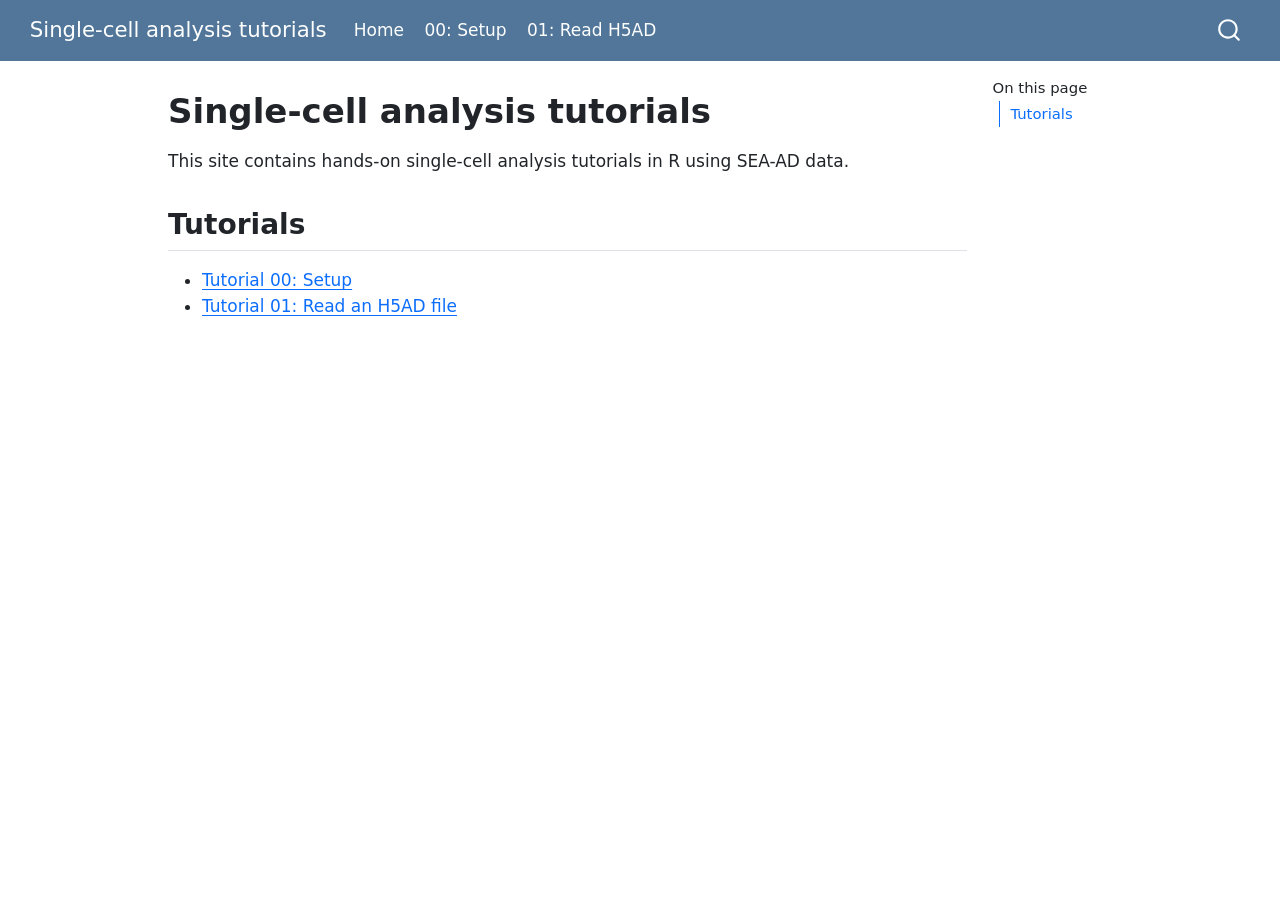
==== index.html @ 4c38cc93 "Built site for gh-pages" ====
<!DOCTYPE html>
<html xmlns="http://www.w3.org/1999/xhtml" lang="en" xml:lang="en"><head>

<meta charset="utf-8">
<meta name="generator" content="quarto-1.9.37">

<meta name="viewport" content="width=device-width, initial-scale=1.0, user-scalable=yes">


<title>Single-cell analysis tutorials</title>
<style>
/* Default styles provided by pandoc.
** See https://pandoc.org/MANUAL.html#variables-for-html for config info.
*/
code{white-space: pre-wrap;}
span.smallcaps{font-variant: small-caps;}
div.columns{display: flex; gap: min(4vw, 1.5em);}
div.column{flex: auto; overflow-x: auto;}
div.hanging-indent{margin-left: 1.5em; text-indent: -1.5em;}
ul.task-list{list-style: none;}
ul.task-list li input[type="checkbox"] {
  width: 0.8em;
  margin: 0 0.8em 0.2em -1em; /* quarto-specific, see https://github.com/quarto-dev/quarto-cli/issues/4556 */ 
  vertical-align: middle;
}
</style>


<script src="site_libs/quarto-nav/quarto-nav.js"></script>
<script src="site_libs/quarto-nav/headroom.min.js"></script>
<script src="site_libs/clipboard/clipboard.min.js"></script>
<script src="site_libs/quarto-search/autocomplete.umd.js"></script>
<script src="site_libs/quarto-search/fuse.min.js"></script>
<script src="site_libs/quarto-search/quarto-search.js"></script>
<meta name="quarto:offset" content="./">
<script src="site_libs/quarto-html/quarto.js" type="module"></script>
<script src="site_libs/quarto-html/tabsets/tabsets.js" type="module"></script>
<script src="site_libs/quarto-html/popper.min.js"></script>
<script src="site_libs/quarto-html/tippy.umd.min.js"></script>
<script src="site_libs/quarto-html/anchor.min.js"></script>
<link href="site_libs/quarto-html/tippy.css" rel="stylesheet">
<link href="site_libs/quarto-html/quarto-syntax-highlighting-7f8f88aac4f3542376d5c11b86a4c14d.css" rel="stylesheet" id="quarto-text-highlighting-styles">
<script src="site_libs/bootstrap/bootstrap.min.js"></script>
<link href="site_libs/bootstrap/bootstrap-icons.css" rel="stylesheet">
<link href="site_libs/bootstrap/bootstrap-77426fb519464fa9edbe46cab9a04f62.min.css" rel="stylesheet" append-hash="true" id="quarto-bootstrap" data-mode="light">
<script id="quarto-search-options" type="application/json">{
  "location": "navbar",
  "copy-button": false,
  "collapse-after": 3,
  "panel-placement": "end",
  "type": "overlay",
  "limit": 50,
  "keyboard-shortcut": [
    "f",
    "/",
    "s"
  ],
  "show-item-context": false,
  "language": {
    "search-no-results-text": "No results",
    "search-matching-documents-text": "matching documents",
    "search-copy-link-title": "Copy link to search",
    "search-hide-matches-text": "Hide additional matches",
    "search-more-match-text": "more match in this document",
    "search-more-matches-text": "more matches in this document",
    "search-clear-button-title": "Clear",
    "search-text-placeholder": "",
    "search-detached-cancel-button-title": "Cancel",
    "search-submit-button-title": "Submit",
    "search-label": "Search"
  }
}</script>


</head>

<body class="nav-fixed quarto-light">

<div id="quarto-search-results"></div>
  <header id="quarto-header" class="headroom fixed-top">
    <nav class="navbar navbar-expand-lg " data-bs-theme="dark">
      <div class="navbar-container container-fluid">
      <div class="navbar-brand-container mx-auto">
    <a class="navbar-brand" href="./index.html">
    <span class="navbar-title">Single-cell analysis tutorials</span>
    </a>
  </div>
            <div id="quarto-search" class="" title="Search"></div>
          <button class="navbar-toggler" type="button" data-bs-toggle="collapse" data-bs-target="#navbarCollapse" aria-controls="navbarCollapse" role="menu" aria-expanded="false" aria-label="Toggle navigation" onclick="if (window.quartoToggleHeadroom) { window.quartoToggleHeadroom(); }">
  <span class="navbar-toggler-icon"></span>
</button>
          <div class="collapse navbar-collapse" id="navbarCollapse">
            <ul class="navbar-nav navbar-nav-scroll me-auto">
  <li class="nav-item">
    <a class="nav-link active" href="./index.html" aria-current="page"> 
<span class="menu-text">Home</span></a>
  </li>  
  <li class="nav-item">
    <a class="nav-link" href="./tutorials/00-setup/index.html"> 
<span class="menu-text">00: Setup</span></a>
  </li>  
  <li class="nav-item">
    <a class="nav-link" href="./tutorials/01-read-h5ad/index.html"> 
<span class="menu-text">01: Read H5AD</span></a>
  </li>  
</ul>
          </div> <!-- /navcollapse -->
            <div class="quarto-navbar-tools">
</div>
      </div> <!-- /container-fluid -->
    </nav>
</header>
<!-- content -->
<div id="quarto-content" class="quarto-container page-columns page-rows-contents page-layout-article page-navbar">
<!-- sidebar -->
<!-- margin-sidebar -->
    <div id="quarto-margin-sidebar" class="sidebar margin-sidebar">
        <nav id="TOC" role="doc-toc" class="toc-active">
    <h2 id="toc-title">On this page</h2>
   
  <ul>
  <li><a href="#tutorials" id="toc-tutorials" class="nav-link active" data-scroll-target="#tutorials">Tutorials</a></li>
  </ul>
</nav>
    </div>
<!-- main -->
<main class="content" id="quarto-document-content">

<header id="title-block-header" class="quarto-title-block default">
<div class="quarto-title">
<h1 class="title">Single-cell analysis tutorials</h1>
</div>



<div class="quarto-title-meta">

    
  
    
  </div>
  


</header>


<p>This site contains hands-on single-cell analysis tutorials in R using SEA-AD data.</p>
<section id="tutorials" class="level2">
<h2 class="anchored" data-anchor-id="tutorials">Tutorials</h2>
<ul>
<li><a href="./tutorials/00-setup/index.html">Tutorial 00: Setup</a></li>
<li><a href="./tutorials/01-read-h5ad/index.html">Tutorial 01: Read an H5AD file</a></li>
</ul>


</section>

</main> <!-- /main -->
<script id="quarto-html-after-body" type="application/javascript">
  window.document.addEventListener("DOMContentLoaded", function (event) {
    const icon = "";
    const anchorJS = new window.AnchorJS();
    anchorJS.options = {
      placement: 'right',
      icon: icon
    };
    anchorJS.add('.anchored');
    const isCodeAnnotation = (el) => {
      for (const clz of el.classList) {
        if (clz.startsWith('code-annotation-')) {                     
          return true;
        }
      }
      return false;
    }
    const onCopySuccess = function(e) {
      // button target
      const button = e.trigger;
      // don't keep focus
      button.blur();
      // flash "checked"
      button.classList.add('code-copy-button-checked');
      var currentTitle = button.getAttribute("title");
      button.setAttribute("title", "Copied!");
      let tooltip;
      if (window.bootstrap) {
        button.setAttribute("data-bs-toggle", "tooltip");
        button.setAttribute("data-bs-placement", "left");
        button.setAttribute("data-bs-title", "Copied!");
        tooltip = new bootstrap.Tooltip(button, 
          { trigger: "manual", 
            customClass: "code-copy-button-tooltip",
            offset: [0, -8]});
        tooltip.show();    
      }
      setTimeout(function() {
        if (tooltip) {
          tooltip.hide();
          button.removeAttribute("data-bs-title");
          button.removeAttribute("data-bs-toggle");
          button.removeAttribute("data-bs-placement");
        }
        button.setAttribute("title", currentTitle);
        button.classList.remove('code-copy-button-checked');
      }, 1000);
      // clear code selection
      e.clearSelection();
    }
    const getTextToCopy = function(trigger) {
      const outerScaffold = trigger.parentElement.cloneNode(true);
      const codeEl = outerScaffold.querySelector('code');
      for (const childEl of codeEl.children) {
        if (isCodeAnnotation(childEl)) {
          childEl.remove();
        }
      }
      return codeEl.innerText;
    }
    const clipboard = new window.ClipboardJS('.code-copy-button:not([data-in-quarto-modal])', {
      text: getTextToCopy
    });
    clipboard.on('success', onCopySuccess);
    if (window.document.getElementById('quarto-embedded-source-code-modal')) {
      const clipboardModal = new window.ClipboardJS('.code-copy-button[data-in-quarto-modal]', {
        text: getTextToCopy,
        container: window.document.getElementById('quarto-embedded-source-code-modal')
      });
      clipboardModal.on('success', onCopySuccess);
    }
      var localhostRegex = new RegExp(/^(?:http|https):\/\/localhost\:?[0-9]*\//);
      var mailtoRegex = new RegExp(/^mailto:/);
        var filterRegex = new RegExp('/' + window.location.host + '/');
      var isInternal = (href) => {
          return filterRegex.test(href) || localhostRegex.test(href) || mailtoRegex.test(href);
      }
      // Inspect non-navigation links and adorn them if external
     var links = window.document.querySelectorAll('a[href]:not(.nav-link):not(.navbar-brand):not(.toc-action):not(.sidebar-link):not(.sidebar-item-toggle):not(.pagination-link):not(.no-external):not([aria-hidden]):not(.dropdown-item):not(.quarto-navigation-tool):not(.about-link)');
      for (var i=0; i<links.length; i++) {
        const link = links[i];
        if (!isInternal(link.href)) {
          // undo the damage that might have been done by quarto-nav.js in the case of
          // links that we want to consider external
          if (link.dataset.originalHref !== undefined) {
            link.href = link.dataset.originalHref;
          }
        }
      }
    function tippyHover(el, contentFn, onTriggerFn, onUntriggerFn) {
      const config = {
        allowHTML: true,
        maxWidth: 500,
        delay: 100,
        arrow: false,
        appendTo: function(el) {
            return el.parentElement;
        },
        interactive: true,
        interactiveBorder: 10,
        theme: 'quarto',
        placement: 'bottom-start',
      };
      if (contentFn) {
        config.content = contentFn;
      }
      if (onTriggerFn) {
        config.onTrigger = onTriggerFn;
      }
      if (onUntriggerFn) {
        config.onUntrigger = onUntriggerFn;
      }
      window.tippy(el, config); 
    }
    const noterefs = window.document.querySelectorAll('a[role="doc-noteref"]');
    for (var i=0; i<noterefs.length; i++) {
      const ref = noterefs[i];
      tippyHover(ref, function() {
        // use id or data attribute instead here
        let href = ref.getAttribute('data-footnote-href') || ref.getAttribute('href');
        try { href = new URL(href).hash; } catch {}
        const id = href.replace(/^#\/?/, "");
        const note = window.document.getElementById(id);
        if (note) {
          return note.innerHTML;
        } else {
          return "";
        }
      });
    }
    const xrefs = window.document.querySelectorAll('a.quarto-xref');
    const processXRef = (id, note) => {
      // Strip column container classes
      const stripColumnClz = (el) => {
        el.classList.remove("page-full", "page-columns");
        if (el.children) {
          for (const child of el.children) {
            stripColumnClz(child);
          }
        }
      }
      stripColumnClz(note)
      if (id === null || id.startsWith('sec-')) {
        // Special case sections, only their first couple elements
        const container = document.createElement("div");
        if (note.children && note.children.length > 2) {
          container.appendChild(note.children[0].cloneNode(true));
          for (let i = 1; i < note.children.length; i++) {
            const child = note.children[i];
            if (child.tagName === "P" && child.innerText === "") {
              continue;
            } else {
              container.appendChild(child.cloneNode(true));
              break;
            }
          }
          if (window.Quarto?.typesetMath) {
            window.Quarto.typesetMath(container);
          }
          return container.innerHTML
        } else {
          if (window.Quarto?.typesetMath) {
            window.Quarto.typesetMath(note);
          }
          return note.innerHTML;
        }
      } else {
        // Remove any anchor links if they are present
        const anchorLink = note.querySelector('a.anchorjs-link');
        if (anchorLink) {
          anchorLink.remove();
        }
        if (window.Quarto?.typesetMath) {
          window.Quarto.typesetMath(note);
        }
        if (note.classList.contains("callout")) {
          return note.outerHTML;
        } else {
          return note.innerHTML;
        }
      }
    }
    for (var i=0; i<xrefs.length; i++) {
      const xref = xrefs[i];
      tippyHover(xref, undefined, function(instance) {
        instance.disable();
        let url = xref.getAttribute('href');
        let hash = undefined; 
        if (url.startsWith('#')) {
          hash = url;
        } else {
          try { hash = new URL(url).hash; } catch {}
        }
        if (hash) {
          const id = hash.replace(/^#\/?/, "");
          const note = window.document.getElementById(id);
          if (note !== null) {
            try {
              const html = processXRef(id, note.cloneNode(true));
              instance.setContent(html);
            } finally {
              instance.enable();
              instance.show();
            }
          } else {
            // See if we can fetch this
            fetch(url.split('#')[0])
            .then(res => res.text())
            .then(html => {
              const parser = new DOMParser();
              const htmlDoc = parser.parseFromString(html, "text/html");
              const note = htmlDoc.getElementById(id);
              if (note !== null) {
                const html = processXRef(id, note);
                instance.setContent(html);
              } 
            }).finally(() => {
              instance.enable();
              instance.show();
            });
          }
        } else {
          // See if we can fetch a full url (with no hash to target)
          // This is a special case and we should probably do some content thinning / targeting
          fetch(url)
          .then(res => res.text())
          .then(html => {
            const parser = new DOMParser();
            const htmlDoc = parser.parseFromString(html, "text/html");
            const note = htmlDoc.querySelector('main.content');
            if (note !== null) {
              // This should only happen for chapter cross references
              // (since there is no id in the URL)
              // remove the first header
              if (note.children.length > 0 && note.children[0].tagName === "HEADER") {
                note.children[0].remove();
              }
              const html = processXRef(null, note);
              instance.setContent(html);
            } 
          }).finally(() => {
            instance.enable();
            instance.show();
          });
        }
      }, function(instance) {
      });
    }
        let selectedAnnoteEl;
        const selectorForAnnotation = ( cell, annotation) => {
          let cellAttr = 'data-code-cell="' + cell + '"';
          let lineAttr = 'data-code-annotation="' +  annotation + '"';
          const selector = 'span[' + cellAttr + '][' + lineAttr + ']';
          return selector;
        }
        const selectCodeLines = (annoteEl) => {
          const doc = window.document;
          const targetCell = annoteEl.getAttribute("data-target-cell");
          const targetAnnotation = annoteEl.getAttribute("data-target-annotation");
          const annoteSpan = window.document.querySelector(selectorForAnnotation(targetCell, targetAnnotation));
          const lines = annoteSpan.getAttribute("data-code-lines").split(",");
          const lineIds = lines.map((line) => {
            return targetCell + "-" + line;
          })
          let top = null;
          let height = null;
          let parent = null;
          if (lineIds.length > 0) {
              //compute the position of the single el (top and bottom and make a div)
              const el = window.document.getElementById(lineIds[0]);
              top = el.offsetTop;
              height = el.offsetHeight;
              parent = el.parentElement.parentElement;
            if (lineIds.length > 1) {
              const lastEl = window.document.getElementById(lineIds[lineIds.length - 1]);
              const bottom = lastEl.offsetTop + lastEl.offsetHeight;
              height = bottom - top;
            }
            if (top !== null && height !== null && parent !== null) {
              // cook up a div (if necessary) and position it 
              let div = window.document.getElementById("code-annotation-line-highlight");
              if (div === null) {
                div = window.document.createElement("div");
                div.setAttribute("id", "code-annotation-line-highlight");
                div.style.position = 'absolute';
                parent.appendChild(div);
              }
              div.style.top = top - 2 + "px";
              div.style.height = height + 4 + "px";
              div.style.left = 0;
              let gutterDiv = window.document.getElementById("code-annotation-line-highlight-gutter");
              if (gutterDiv === null) {
                gutterDiv = window.document.createElement("div");
                gutterDiv.setAttribute("id", "code-annotation-line-highlight-gutter");
                gutterDiv.style.position = 'absolute';
                const codeCell = window.document.getElementById(targetCell);
                const gutter = codeCell.querySelector('.code-annotation-gutter');
                gutter.appendChild(gutterDiv);
              }
              gutterDiv.style.top = top - 2 + "px";
              gutterDiv.style.height = height + 4 + "px";
            }
            selectedAnnoteEl = annoteEl;
          }
        };
        const unselectCodeLines = () => {
          const elementsIds = ["code-annotation-line-highlight", "code-annotation-line-highlight-gutter"];
          elementsIds.forEach((elId) => {
            const div = window.document.getElementById(elId);
            if (div) {
              div.remove();
            }
          });
          selectedAnnoteEl = undefined;
        };
          // Handle positioning of the toggle
      window.addEventListener(
        "resize",
        throttle(() => {
          elRect = undefined;
          if (selectedAnnoteEl) {
            selectCodeLines(selectedAnnoteEl);
          }
        }, 10)
      );
      function throttle(fn, ms) {
      let throttle = false;
      let timer;
        return (...args) => {
          if(!throttle) { // first call gets through
              fn.apply(this, args);
              throttle = true;
          } else { // all the others get throttled
              if(timer) clearTimeout(timer); // cancel #2
              timer = setTimeout(() => {
                fn.apply(this, args);
                timer = throttle = false;
              }, ms);
          }
        };
      }
        // Attach click handler to the DT
        const annoteDls = window.document.querySelectorAll('dt[data-target-cell]');
        for (const annoteDlNode of annoteDls) {
          annoteDlNode.addEventListener('click', (event) => {
            const clickedEl = event.target;
            if (clickedEl !== selectedAnnoteEl) {
              unselectCodeLines();
              const activeEl = window.document.querySelector('dt[data-target-cell].code-annotation-active');
              if (activeEl) {
                activeEl.classList.remove('code-annotation-active');
              }
              selectCodeLines(clickedEl);
              clickedEl.classList.add('code-annotation-active');
            } else {
              // Unselect the line
              unselectCodeLines();
              clickedEl.classList.remove('code-annotation-active');
            }
          });
        }
    const findCites = (el) => {
      const parentEl = el.parentElement;
      if (parentEl) {
        const cites = parentEl.dataset.cites;
        if (cites) {
          return {
            el,
            cites: cites.split(' ')
          };
        } else {
          return findCites(el.parentElement)
        }
      } else {
        return undefined;
      }
    };
    var bibliorefs = window.document.querySelectorAll('a[role="doc-biblioref"]');
    for (var i=0; i<bibliorefs.length; i++) {
      const ref = bibliorefs[i];
      const citeInfo = findCites(ref);
      if (citeInfo) {
        tippyHover(citeInfo.el, function() {
          var popup = window.document.createElement('div');
          citeInfo.cites.forEach(function(cite) {
            var citeDiv = window.document.createElement('div');
            citeDiv.classList.add('hanging-indent');
            citeDiv.classList.add('csl-entry');
            var biblioDiv = window.document.getElementById('ref-' + cite);
            if (biblioDiv) {
              citeDiv.innerHTML = biblioDiv.innerHTML;
            }
            popup.appendChild(citeDiv);
          });
          return popup.innerHTML;
        });
      }
    }
  });
  </script>
</div> <!-- /content -->




</body></html>
---- site_libs/quarto-html/tippy.css ----
.tippy-box[data-animation=fade][data-state=hidden]{opacity:0}[data-tippy-root]{max-width:calc(100vw - 10px)}.tippy-box{position:relative;background-color:#333;color:#fff;border-radius:4px;font-size:14px;line-height:1.4;white-space:normal;outline:0;transition-property:transform,visibility,opacity}.tippy-box[data-placement^=top]>.tippy-arrow{bottom:0}.tippy-box[data-placement^=top]>.tippy-arrow:before{bottom:-7px;left:0;border-width:8px 8px 0;border-top-color:initial;transform-origin:center top}.tippy-box[data-placement^=bottom]>.tippy-arrow{top:0}.tippy-box[data-placement^=bottom]>.tippy-arrow:before{top:-7px;left:0;border-width:0 8px 8px;border-bottom-color:initial;transform-origin:center bottom}.tippy-box[data-placement^=left]>.tippy-arrow{right:0}.tippy-box[data-placement^=left]>.tippy-arrow:before{border-width:8px 0 8px 8px;border-left-color:initial;right:-7px;transform-origin:center left}.tippy-box[data-placement^=right]>.tippy-arrow{left:0}.tippy-box[data-placement^=right]>.tippy-arrow:before{left:-7px;border-width:8px 8px 8px 0;border-right-color:initial;transform-origin:center right}.tippy-box[data-inertia][data-state=visible]{transition-timing-function:cubic-bezier(.54,1.5,.38,1.11)}.tippy-arrow{width:16px;height:16px;color:#333}.tippy-arrow:before{content:"";position:absolute;border-color:transparent;border-style:solid}.tippy-content{position:relative;padding:5px 9px;z-index:1}
---- site_libs/quarto-html/quarto-syntax-highlighting-7f8f88aac4f3542376d5c11b86a4c14d.css ----
/* quarto syntax highlight colors */
:root {
  --quarto-hl-ot-color: #003B4F;
  --quarto-hl-at-color: #657422;
  --quarto-hl-ss-color: #20794D;
  --quarto-hl-an-color: #5E5E5E;
  --quarto-hl-fu-color: #4758AB;
  --quarto-hl-st-color: #20794D;
  --quarto-hl-cf-color: #003B4F;
  --quarto-hl-op-color: #5E5E5E;
  --quarto-hl-er-color: #AD0000;
  --quarto-hl-bn-color: #AD0000;
  --quarto-hl-al-color: #AD0000;
  --quarto-hl-va-color: #111111;
  --quarto-hl-bu-color: inherit;
  --quarto-hl-ex-color: inherit;
  --quarto-hl-pp-color: #AD0000;
  --quarto-hl-in-color: #5E5E5E;
  --quarto-hl-vs-color: #20794D;
  --quarto-hl-wa-color: #5E5E5E;
  --quarto-hl-do-color: #5E5E5E;
  --quarto-hl-im-color: #00769E;
  --quarto-hl-ch-color: #20794D;
  --quarto-hl-dt-color: #AD0000;
  --quarto-hl-fl-color: #AD0000;
  --quarto-hl-co-color: #5E5E5E;
  --quarto-hl-cv-color: #5E5E5E;
  --quarto-hl-cn-color: #8f5902;
  --quarto-hl-sc-color: #5E5E5E;
  --quarto-hl-dv-color: #AD0000;
  --quarto-hl-kw-color: #003B4F;
}

/* other quarto variables */
:root {
  --quarto-font-monospace: SFMono-Regular, Menlo, Monaco, Consolas, "Liberation Mono", "Courier New", monospace;
}

/* syntax highlight based on Pandoc's rules */
pre > code.sourceCode > span {
  color: #003B4F;
}

code.sourceCode > span {
  color: #003B4F;
}

div.sourceCode,
div.sourceCode pre.sourceCode {
  color: #003B4F;
}

/* Normal */
code span {
  color: #003B4F;
}

/* Alert */
code span.al {
  color: #AD0000;
  font-style: inherit;
}

/* Annotation */
code span.an {
  color: #5E5E5E;
  font-style: inherit;
}

/* Attribute */
code span.at {
  color: #657422;
  font-style: inherit;
}

/* BaseN */
code span.bn {
  color: #AD0000;
  font-style: inherit;
}

/* BuiltIn */
code span.bu {
  font-style: inherit;
}

/* ControlFlow */
code span.cf {
  color: #003B4F;
  font-weight: bold;
  font-style: inherit;
}

/* Char */
code span.ch {
  color: #20794D;
  font-style: inherit;
}

/* Constant */
code span.cn {
  color: #8f5902;
  font-style: inherit;
}

/* Comment */
code span.co {
  color: #5E5E5E;
  font-style: inherit;
}

/* CommentVar */
code span.cv {
  color: #5E5E5E;
  font-style: italic;
}

/* Documentation */
code span.do {
  color: #5E5E5E;
  font-style: italic;
}

/* DataType */
code span.dt {
  color: #AD0000;
  font-style: inherit;
}

/* DecVal */
code span.dv {
  color: #AD0000;
  font-style: inherit;
}

/* Error */
code span.er {
  color: #AD0000;
  font-style: inherit;
}

/* Extension */
code span.ex {
  font-style: inherit;
}

/* Float */
code span.fl {
  color: #AD0000;
  font-style: inherit;
}

/* Function */
code span.fu {
  color: #4758AB;
  font-style: inherit;
}

/* Import */
code span.im {
  color: #00769E;
  font-style: inherit;
}

/* Information */
code span.in {
  color: #5E5E5E;
  font-style: inherit;
}

/* Keyword */
code span.kw {
  color: #003B4F;
  font-weight: bold;
  font-style: inherit;
}

/* Operator */
code span.op {
  color: #5E5E5E;
  font-style: inherit;
}

/* Other */
code span.ot {
  color: #003B4F;
  font-style: inherit;
}

/* Preprocessor */
code span.pp {
  color: #AD0000;
  font-style: inherit;
}

/* SpecialChar */
code span.sc {
  color: #5E5E5E;
  font-style: inherit;
}

/* SpecialString */
code span.ss {
  color: #20794D;
  font-style: inherit;
}

/* String */
code span.st {
  color: #20794D;
  font-style: inherit;
}

/* Variable */
code span.va {
  color: #111111;
  font-style: inherit;
}

/* VerbatimString */
code span.vs {
  color: #20794D;
  font-style: inherit;
}

/* Warning */
code span.wa {
  color: #5E5E5E;
  font-style: italic;
}

.prevent-inlining {
  content: "</";
}

/*# sourceMappingURL=789ad8cd35626ba772517505b42a116e.css.map */
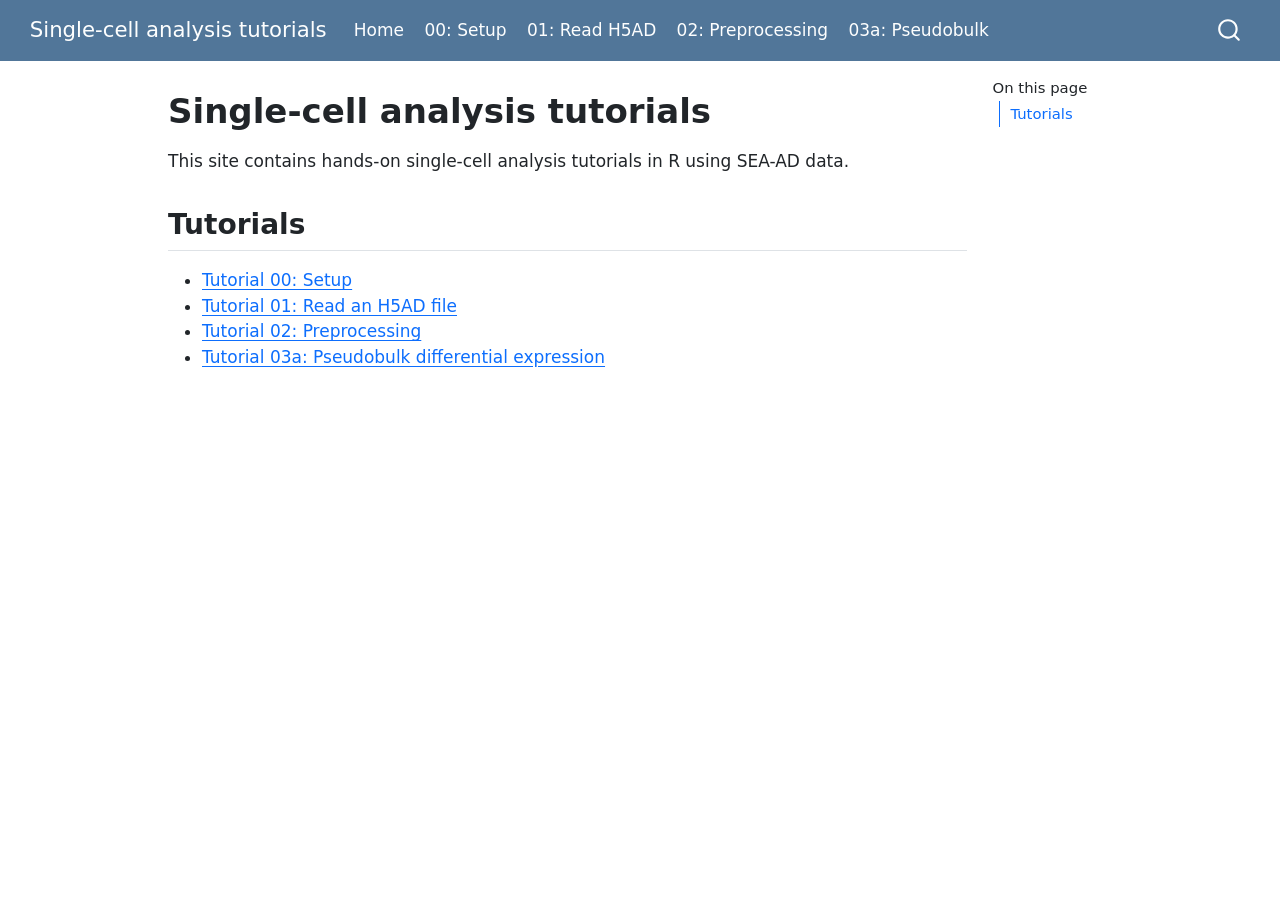
==== commit 7b181281: "Built site for gh-pages" ====
--- a/index.html
+++ b/index.html
@@ -2,7 +2,7 @@
 <html xmlns="http://www.w3.org/1999/xhtml" lang="en" xml:lang="en"><head>
 
 <meta charset="utf-8">
-<meta name="generator" content="quarto-1.9.37">
+<meta name="generator" content="quarto-1.9.38">
 
 <meta name="viewport" content="width=device-width, initial-scale=1.0, user-scalable=yes">
 
@@ -39,10 +39,10 @@
 <script src="site_libs/quarto-html/tippy.umd.min.js"></script>
 <script src="site_libs/quarto-html/anchor.min.js"></script>
 <link href="site_libs/quarto-html/tippy.css" rel="stylesheet">
-<link href="site_libs/quarto-html/quarto-syntax-highlighting-7f8f88aac4f3542376d5c11b86a4c14d.css" rel="stylesheet" id="quarto-text-highlighting-styles">
+<link href="site_libs/quarto-html/quarto-syntax-highlighting-15634bcf2e68342d4ad2dfa704d543f6.css" rel="stylesheet" id="quarto-text-highlighting-styles">
 <script src="site_libs/bootstrap/bootstrap.min.js"></script>
 <link href="site_libs/bootstrap/bootstrap-icons.css" rel="stylesheet">
-<link href="site_libs/bootstrap/bootstrap-77426fb519464fa9edbe46cab9a04f62.min.css" rel="stylesheet" append-hash="true" id="quarto-bootstrap" data-mode="light">
+<link href="site_libs/bootstrap/bootstrap-2a1ff8acbc8026a50e853ea6c4bd46a5.min.css" rel="stylesheet" append-hash="true" id="quarto-bootstrap" data-mode="light">
 <script id="quarto-search-options" type="application/json">{
   "location": "navbar",
   "copy-button": false,
@@ -103,6 +103,14 @@
     <a class="nav-link" href="./tutorials/01-read-h5ad/index.html"> 
 <span class="menu-text">01: Read H5AD</span></a>
   </li>  
+  <li class="nav-item">
+    <a class="nav-link" href="./tutorials/02-preprocessing/index.html"> 
+<span class="menu-text">02: Preprocessing</span></a>
+  </li>  
+  <li class="nav-item">
+    <a class="nav-link" href="./tutorials/03a-pseudobulk/index.html"> 
+<span class="menu-text">03a: Pseudobulk</span></a>
+  </li>  
 </ul>
           </div> <!-- /navcollapse -->
             <div class="quarto-navbar-tools">
@@ -151,6 +159,8 @@
 <ul>
 <li><a href="./tutorials/00-setup/index.html">Tutorial 00: Setup</a></li>
 <li><a href="./tutorials/01-read-h5ad/index.html">Tutorial 01: Read an H5AD file</a></li>
+<li><a href="./tutorials/02-preprocessing/index.html">Tutorial 02: Preprocessing</a></li>
+<li><a href="./tutorials/03a-pseudobulk/index.html">Tutorial 03a: Pseudobulk differential expression</a></li>
 </ul>
 
 
@@ -230,7 +240,7 @@
     }
       var localhostRegex = new RegExp(/^(?:http|https):\/\/localhost\:?[0-9]*\//);
       var mailtoRegex = new RegExp(/^mailto:/);
-        var filterRegex = new RegExp('/' + window.location.host + '/');
+        var filterRegex = new RegExp("https:\/\/tomszar\.github\.io\/single-cell_tutorials\/");
       var isInternal = (href) => {
           return filterRegex.test(href) || localhostRegex.test(href) || mailtoRegex.test(href);
       }
--- a/site_libs/quarto-html/quarto-syntax-highlighting-15634bcf2e68342d4ad2dfa704d543f6.css
+++ b/site_libs/quarto-html/quarto-syntax-highlighting-15634bcf2e68342d4ad2dfa704d543f6.css
@@ -0,0 +1,236 @@
+/* quarto syntax highlight colors */
+:root {
+  --quarto-hl-ot-color: #003B4F;
+  --quarto-hl-at-color: #657422;
+  --quarto-hl-ss-color: #20794D;
+  --quarto-hl-an-color: #5E5E5E;
+  --quarto-hl-fu-color: #4758AB;
+  --quarto-hl-st-color: #20794D;
+  --quarto-hl-cf-color: #003B4F;
+  --quarto-hl-op-color: #5E5E5E;
+  --quarto-hl-er-color: #AD0000;
+  --quarto-hl-bn-color: #AD0000;
+  --quarto-hl-al-color: #AD0000;
+  --quarto-hl-va-color: #111111;
+  --quarto-hl-bu-color: inherit;
+  --quarto-hl-ex-color: inherit;
+  --quarto-hl-pp-color: #AD0000;
+  --quarto-hl-in-color: #5E5E5E;
+  --quarto-hl-vs-color: #20794D;
+  --quarto-hl-wa-color: #5E5E5E;
+  --quarto-hl-do-color: #5E5E5E;
+  --quarto-hl-im-color: #00769E;
+  --quarto-hl-ch-color: #20794D;
+  --quarto-hl-dt-color: #AD0000;
+  --quarto-hl-fl-color: #AD0000;
+  --quarto-hl-co-color: #5E5E5E;
+  --quarto-hl-cv-color: #5E5E5E;
+  --quarto-hl-cn-color: #8f5902;
+  --quarto-hl-sc-color: #5E5E5E;
+  --quarto-hl-dv-color: #AD0000;
+  --quarto-hl-kw-color: #003B4F;
+}
+
+/* other quarto variables */
+:root {
+  --quarto-font-monospace: SFMono-Regular, Menlo, Monaco, Consolas, "Liberation Mono", "Courier New", monospace;
+}
+
+/* syntax highlight based on Pandoc's rules */
+pre > code.sourceCode > span {
+  color: #003B4F;
+}
+
+code.sourceCode > span {
+  color: #003B4F;
+}
+
+div.sourceCode,
+div.sourceCode pre.sourceCode {
+  color: #003B4F;
+}
+
+/* Normal */
+code span {
+  color: #003B4F;
+}
+
+/* Alert */
+code span.al {
+  color: #AD0000;
+  font-style: inherit;
+}
+
+/* Annotation */
+code span.an {
+  color: #5E5E5E;
+  font-style: inherit;
+}
+
+/* Attribute */
+code span.at {
+  color: #657422;
+  font-style: inherit;
+}
+
+/* BaseN */
+code span.bn {
+  color: #AD0000;
+  font-style: inherit;
+}
+
+/* BuiltIn */
+code span.bu {
+  font-style: inherit;
+}
+
+/* ControlFlow */
+code span.cf {
+  color: #003B4F;
+  font-weight: bold;
+  font-style: inherit;
+}
+
+/* Char */
+code span.ch {
+  color: #20794D;
+  font-style: inherit;
+}
+
+/* Constant */
+code span.cn {
+  color: #8f5902;
+  font-style: inherit;
+}
+
+/* Comment */
+code span.co {
+  color: #5E5E5E;
+  font-style: inherit;
+}
+
+/* CommentVar */
+code span.cv {
+  color: #5E5E5E;
+  font-style: italic;
+}
+
+/* Documentation */
+code span.do {
+  color: #5E5E5E;
+  font-style: italic;
+}
+
+/* DataType */
+code span.dt {
+  color: #AD0000;
+  font-style: inherit;
+}
+
+/* DecVal */
+code span.dv {
+  color: #AD0000;
+  font-style: inherit;
+}
+
+/* Error */
+code span.er {
+  color: #AD0000;
+  font-style: inherit;
+}
+
+/* Extension */
+code span.ex {
+  font-style: inherit;
+}
+
+/* Float */
+code span.fl {
+  color: #AD0000;
+  font-style: inherit;
+}
+
+/* Function */
+code span.fu {
+  color: #4758AB;
+  font-style: inherit;
+}
+
+/* Import */
+code span.im {
+  color: #00769E;
+  font-style: inherit;
+}
+
+/* Information */
+code span.in {
+  color: #5E5E5E;
+  font-style: inherit;
+}
+
+/* Keyword */
+code span.kw {
+  color: #003B4F;
+  font-weight: bold;
+  font-style: inherit;
+}
+
+/* Operator */
+code span.op {
+  color: #5E5E5E;
+  font-style: inherit;
+}
+
+/* Other */
+code span.ot {
+  color: #003B4F;
+  font-style: inherit;
+}
+
+/* Preprocessor */
+code span.pp {
+  color: #AD0000;
+  font-style: inherit;
+}
+
+/* SpecialChar */
+code span.sc {
+  color: #5E5E5E;
+  font-style: inherit;
+}
+
+/* SpecialString */
+code span.ss {
+  color: #20794D;
+  font-style: inherit;
+}
+
+/* String */
+code span.st {
+  color: #20794D;
+  font-style: inherit;
+}
+
+/* Variable */
+code span.va {
+  color: #111111;
+  font-style: inherit;
+}
+
+/* VerbatimString */
+code span.vs {
+  color: #20794D;
+  font-style: inherit;
+}
+
+/* Warning */
+code span.wa {
+  color: #5E5E5E;
+  font-style: italic;
+}
+
+.prevent-inlining {
+  content: "</";
+}
+
+/*# sourceMappingURL=f23921c56f73e400b49028c9186a1aa0.css.map */
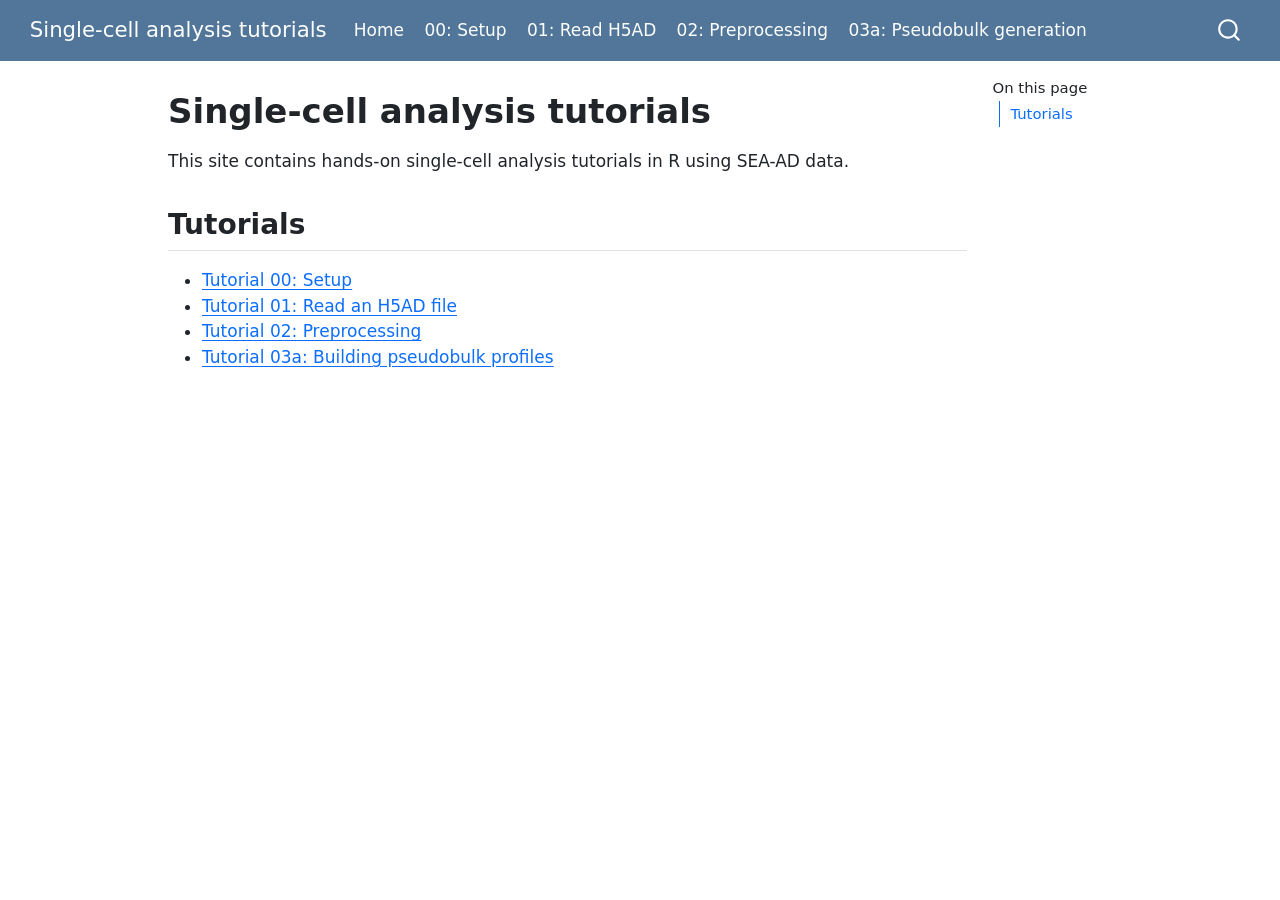
==== commit f84af58e: "Built site for gh-pages" ====
--- a/index.html
+++ b/index.html
@@ -109,7 +109,7 @@
   </li>  
   <li class="nav-item">
     <a class="nav-link" href="./tutorials/03a-pseudobulk/index.html"> 
-<span class="menu-text">03a: Pseudobulk</span></a>
+<span class="menu-text">03a: Pseudobulk generation</span></a>
   </li>  
 </ul>
           </div> <!-- /navcollapse -->
@@ -160,7 +160,7 @@
 <li><a href="./tutorials/00-setup/index.html">Tutorial 00: Setup</a></li>
 <li><a href="./tutorials/01-read-h5ad/index.html">Tutorial 01: Read an H5AD file</a></li>
 <li><a href="./tutorials/02-preprocessing/index.html">Tutorial 02: Preprocessing</a></li>
-<li><a href="./tutorials/03a-pseudobulk/index.html">Tutorial 03a: Pseudobulk differential expression</a></li>
+<li><a href="./tutorials/03a-pseudobulk/index.html">Tutorial 03a: Building pseudobulk profiles</a></li>
 </ul>
 
 
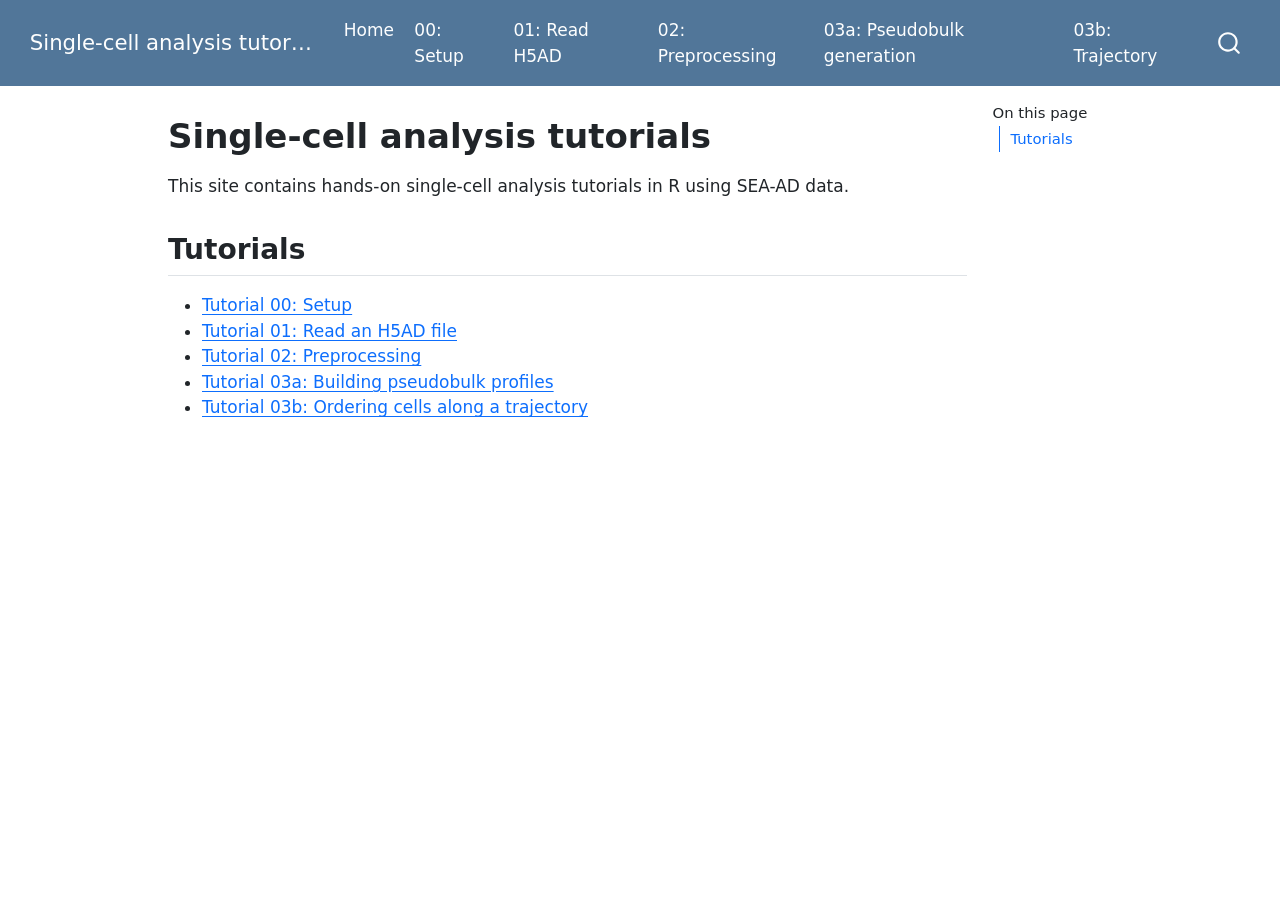
==== commit c7fa15b2: "Built site for gh-pages" ====
--- a/index.html
+++ b/index.html
@@ -111,6 +111,10 @@
     <a class="nav-link" href="./tutorials/03a-pseudobulk/index.html"> 
 <span class="menu-text">03a: Pseudobulk generation</span></a>
   </li>  
+  <li class="nav-item">
+    <a class="nav-link" href="./tutorials/03b-trajectory/index.html"> 
+<span class="menu-text">03b: Trajectory</span></a>
+  </li>  
 </ul>
           </div> <!-- /navcollapse -->
             <div class="quarto-navbar-tools">
@@ -161,6 +165,7 @@
 <li><a href="./tutorials/01-read-h5ad/index.html">Tutorial 01: Read an H5AD file</a></li>
 <li><a href="./tutorials/02-preprocessing/index.html">Tutorial 02: Preprocessing</a></li>
 <li><a href="./tutorials/03a-pseudobulk/index.html">Tutorial 03a: Building pseudobulk profiles</a></li>
+<li><a href="./tutorials/03b-trajectory/index.html">Tutorial 03b: Ordering cells along a trajectory</a></li>
 </ul>
 
 
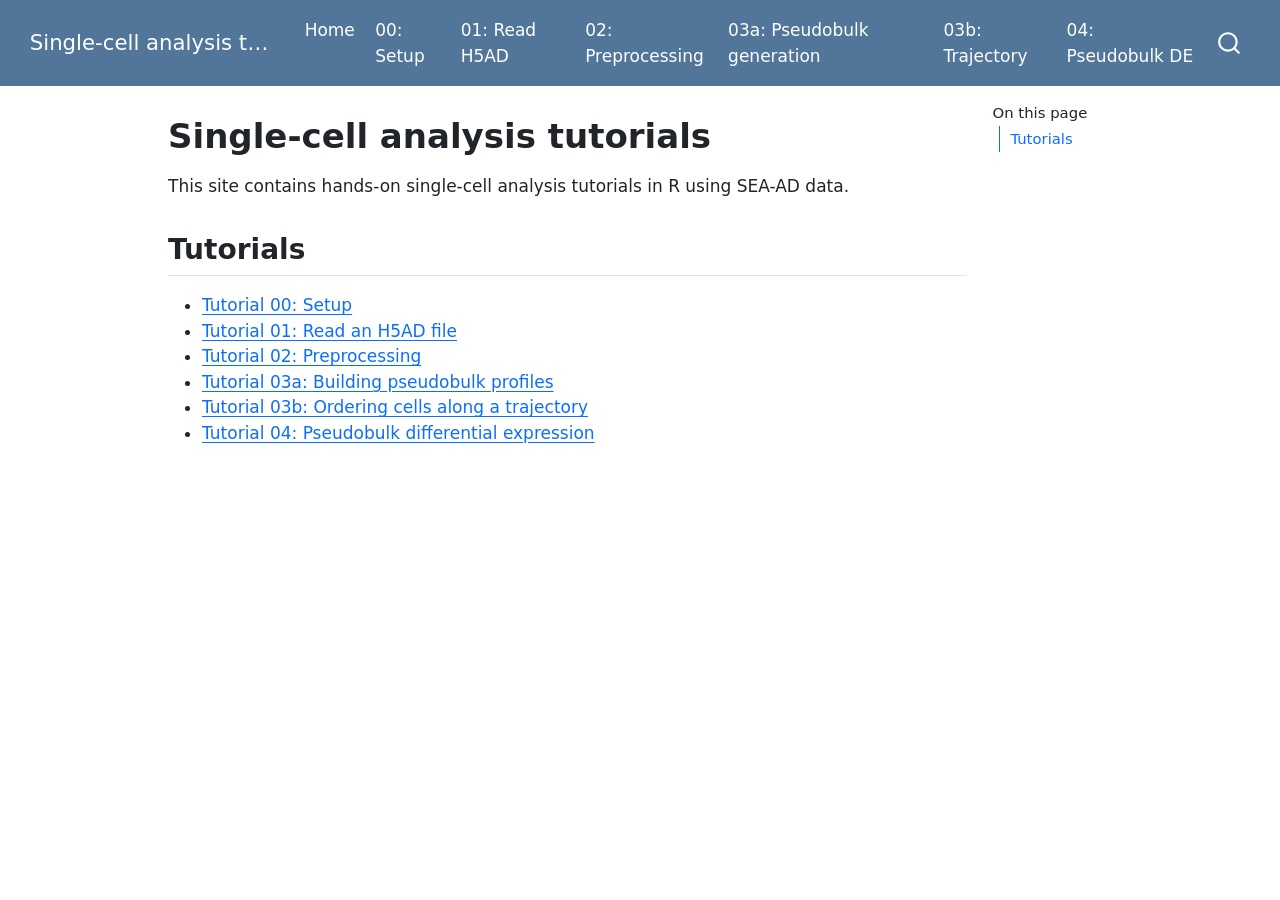
==== commit bf960873: "Built site for gh-pages" ====
--- a/index.html
+++ b/index.html
@@ -42,7 +42,7 @@
 <link href="site_libs/quarto-html/quarto-syntax-highlighting-15634bcf2e68342d4ad2dfa704d543f6.css" rel="stylesheet" id="quarto-text-highlighting-styles">
 <script src="site_libs/bootstrap/bootstrap.min.js"></script>
 <link href="site_libs/bootstrap/bootstrap-icons.css" rel="stylesheet">
-<link href="site_libs/bootstrap/bootstrap-2a1ff8acbc8026a50e853ea6c4bd46a5.min.css" rel="stylesheet" append-hash="true" id="quarto-bootstrap" data-mode="light">
+<link href="site_libs/bootstrap/bootstrap-e7099dccd2c64493c1fb02673752d9e1.min.css" rel="stylesheet" append-hash="true" id="quarto-bootstrap" data-mode="light">
 <script id="quarto-search-options" type="application/json">{
   "location": "navbar",
   "copy-button": false,
@@ -115,6 +115,10 @@
     <a class="nav-link" href="./tutorials/03b-trajectory/index.html"> 
 <span class="menu-text">03b: Trajectory</span></a>
   </li>  
+  <li class="nav-item">
+    <a class="nav-link" href="./tutorials/04-pseudobulk-de/index.html"> 
+<span class="menu-text">04: Pseudobulk DE</span></a>
+  </li>  
 </ul>
           </div> <!-- /navcollapse -->
             <div class="quarto-navbar-tools">
@@ -166,6 +170,7 @@
 <li><a href="./tutorials/02-preprocessing/index.html">Tutorial 02: Preprocessing</a></li>
 <li><a href="./tutorials/03a-pseudobulk/index.html">Tutorial 03a: Building pseudobulk profiles</a></li>
 <li><a href="./tutorials/03b-trajectory/index.html">Tutorial 03b: Ordering cells along a trajectory</a></li>
+<li><a href="./tutorials/04-pseudobulk-de/index.html">Tutorial 04: Pseudobulk differential expression</a></li>
 </ul>
 
 
